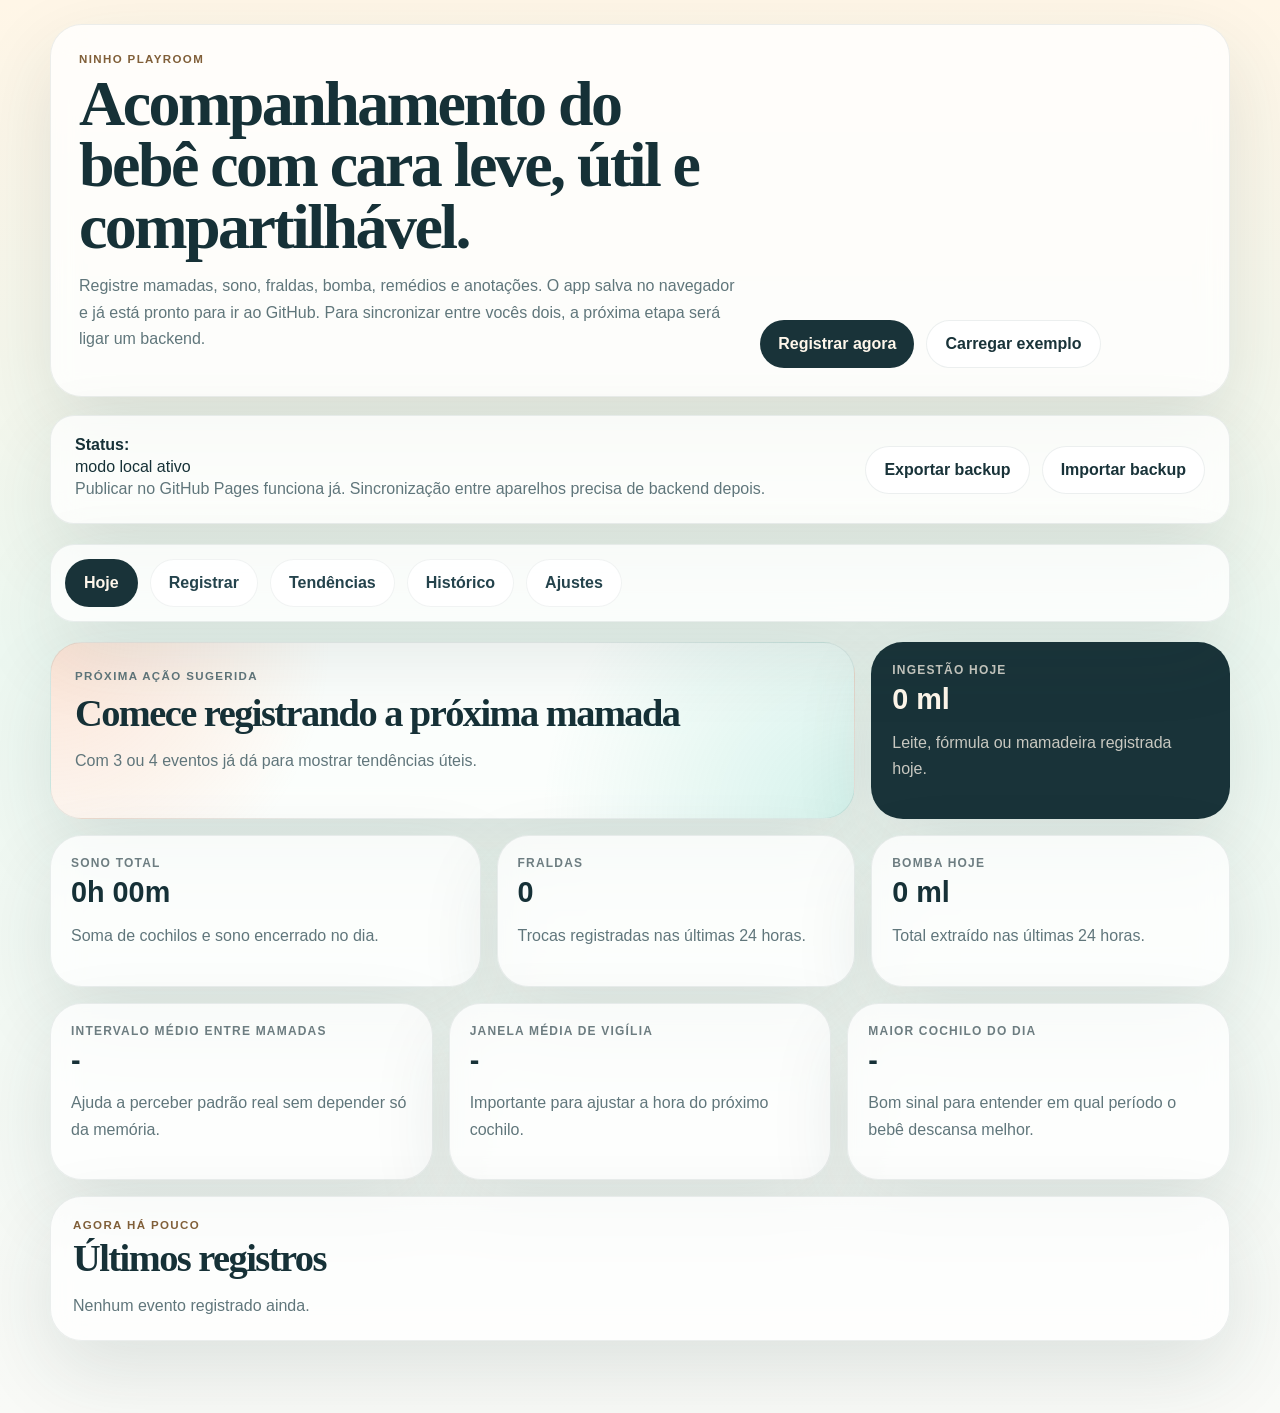
==== baby-tracker-app/index.html @ 3e4d250a "Add BabyOliver baby tracker MVP" ====
<!DOCTYPE html>
<html lang="pt-BR">
<head>
  <meta charset="UTF-8">
  <meta name="viewport" content="width=device-width, initial-scale=1.0">
  <title>Ninho Playroom</title>
  <meta name="description" content="App para acompanhar sono, mamadas, fraldas e cuidados do bebê.">
  <link rel="stylesheet" href="styles.css">
</head>
<body>
  <div class="app-shell">
    <header class="hero-card">
      <div>
        <p class="eyebrow">Ninho Playroom</p>
        <h1>Acompanhamento do bebê com cara leve, útil e compartilhável.</h1>
        <p class="hero-text">
          Registre mamadas, sono, fraldas, bomba, remédios e anotações. O app salva no navegador e já
          está pronto para ir ao GitHub. Para sincronizar entre vocês dois, a próxima etapa será ligar um backend.
        </p>
      </div>
      <div class="hero-actions">
        <button class="primary" data-tab-target="registro">Registrar agora</button>
        <button class="secondary" id="seed-sample">Carregar exemplo</button>
      </div>
    </header>

    <section class="sync-banner">
      <div>
        <strong>Status:</strong> modo local ativo
        <p>Publicar no GitHub Pages funciona já. Sincronização entre aparelhos precisa de backend depois.</p>
      </div>
      <div class="backup-actions">
        <button id="export-data">Exportar backup</button>
        <label class="import-button">
          Importar backup
          <input type="file" id="import-data" accept="application/json">
        </label>
      </div>
    </section>

    <nav class="tab-bar" aria-label="Navegação principal">
      <button class="tab active" data-tab-target="hoje">Hoje</button>
      <button class="tab" data-tab-target="registro">Registrar</button>
      <button class="tab" data-tab-target="tendencias">Tendências</button>
      <button class="tab" data-tab-target="historico">Histórico</button>
      <button class="tab" data-tab-target="ajustes">Ajustes</button>
    </nav>

    <main class="tab-panels">
      <section class="tab-panel active" data-tab-panel="hoje">
        <div class="dashboard-grid">
          <article class="feature-panel">
            <p class="eyebrow">Próxima ação sugerida</p>
            <h2 id="next-action-title">Aguardando registros</h2>
            <p id="next-action-copy">Adicione alguns eventos para o app sugerir a próxima necessidade mais provável.</p>
          </article>

          <article class="stat-panel accent">
            <span>Ingestão hoje</span>
            <strong id="today-intake">0 ml</strong>
            <p>Leite, fórmula ou mamadeira registrada hoje.</p>
          </article>

          <article class="stat-panel">
            <span>Sono total</span>
            <strong id="today-sleep">0h 00m</strong>
            <p>Soma de cochilos e sono encerrado no dia.</p>
          </article>

          <article class="stat-panel">
            <span>Fraldas</span>
            <strong id="today-diapers">0</strong>
            <p>Trocas registradas nas últimas 24 horas.</p>
          </article>

          <article class="stat-panel">
            <span>Bomba hoje</span>
            <strong id="today-pump">0 ml</strong>
            <p>Total extraído nas últimas 24 horas.</p>
          </article>
        </div>

        <div class="insight-grid">
          <article class="insight-card">
            <span>Intervalo médio entre mamadas</span>
            <strong id="avg-feed-gap">-</strong>
            <p>Ajuda a perceber padrão real sem depender só da memória.</p>
          </article>
          <article class="insight-card">
            <span>Janela média de vigília</span>
            <strong id="avg-awake-window">-</strong>
            <p>Importante para ajustar a hora do próximo cochilo.</p>
          </article>
          <article class="insight-card">
            <span>Maior cochilo do dia</span>
            <strong id="longest-nap">-</strong>
            <p>Bom sinal para entender em qual período o bebê descansa melhor.</p>
          </article>
        </div>

        <section class="timeline-panel">
          <div class="section-head">
            <div>
              <p class="eyebrow">Agora há pouco</p>
              <h2>Últimos registros</h2>
            </div>
          </div>
          <div id="recent-events" class="event-list empty-state">
            Nenhum evento registrado ainda.
          </div>
        </section>
      </section>

      <section class="tab-panel" data-tab-panel="registro">
        <div class="form-layout">
          <article class="form-card">
            <div class="section-head">
              <div>
                <p class="eyebrow">Novo evento</p>
                <h2>Registrar cuidado</h2>
              </div>
            </div>

            <form id="event-form" class="event-form">
              <label>
                Tipo
                <select name="type" id="event-type">
                  <option value="feed">Mamadeira / leite</option>
                  <option value="sleep">Sono</option>
                  <option value="diaper">Fralda</option>
                  <option value="pump">Bomba</option>
                  <option value="medicine">Remédio</option>
                  <option value="note">Anotação</option>
                </select>
              </label>

              <label>
                Quem registrou
                <select name="caregiver">
                  <option value="Filipe">Filipe</option>
                  <option value="Esposa">Esposa</option>
                </select>
              </label>

              <label>
                Horário de início
                <input type="datetime-local" name="start" id="start-input" required>
              </label>

              <label class="conditional field-sleep field-pump">
                Horário de fim
                <input type="datetime-local" name="end" id="end-input">
              </label>

              <label class="conditional field-feed field-pump">
                Quantidade
                <div class="input-suffix">
                  <input type="number" name="amount" min="0" step="5" placeholder="150">
                  <span>ml</span>
                </div>
              </label>

              <label class="conditional field-diaper">
                Tipo de fralda
                <select name="diaperKind">
                  <option value="xixi">Xixi</option>
                  <option value="coco">Cocô</option>
                  <option value="mista">Mista</option>
                </select>
              </label>

              <label class="conditional field-medicine">
                Dose
                <div class="input-suffix">
                  <input type="number" name="dose" min="0" step="0.5" placeholder="2.5">
                  <span>ml</span>
                </div>
              </label>

              <label>
                Observação
                <textarea name="note" rows="4" placeholder="Ex.: dormiu melhor no colo, mamou mais rápido, acordou irritado..."></textarea>
              </label>

              <button type="submit" class="primary wide">Salvar registro</button>
            </form>
          </article>

          <article class="form-card helper-card">
            <p class="eyebrow">O que vale acompanhar</p>
            <h2>Tendências mais úteis na prática</h2>
            <ul class="help-list">
              <li>Volume total de leite em 24h</li>
              <li>Intervalo médio entre mamadas</li>
              <li>Janela média de vigília</li>
              <li>Maior cochilo e melhor horário do cochilo</li>
              <li>Quantidade de fraldas nas últimas 24h</li>
            </ul>
            <p class="helper-note">
              Essas métricas ajudam mais no dia a dia do que gráficos excessivos. A ideia é apoiar decisão,
              não aumentar ansiedade.
            </p>
          </article>
        </div>
      </section>

      <section class="tab-panel" data-tab-panel="tendencias">
        <div class="trend-board">
          <article class="trend-hero">
            <p class="eyebrow">Resumo inteligente</p>
            <h2 id="trend-headline">Sem dados suficientes ainda</h2>
            <p id="trend-summary">Registre alguns eventos para gerar um resumo automático do dia.</p>
          </article>

          <div class="trend-grid">
            <article class="trend-panel">
              <span>Mamadas nas últimas 24h</span>
              <strong id="feeds-count">0</strong>
              <p>Quantidade total registrada.</p>
            </article>
            <article class="trend-panel">
              <span>Média por mamada</span>
              <strong id="avg-feed-volume">0 ml</strong>
              <p>Volume médio por evento de alimentação.</p>
            </article>
            <article class="trend-panel">
              <span>Maior período dormindo</span>
              <strong id="trend-longest-sleep">-</strong>
              <p>Maior sono encerrado nas últimas 24h.</p>
            </article>
            <article class="trend-panel">
              <span>Registros por cuidador</span>
              <strong id="caregiver-share">-</strong>
              <p>Boa pista para equilibrar a rotina.</p>
            </article>
          </div>
        </div>
      </section>

      <section class="tab-panel" data-tab-panel="historico">
        <section class="timeline-panel">
          <div class="section-head">
            <div>
              <p class="eyebrow">Tudo registrado</p>
              <h2>Histórico completo</h2>
            </div>
            <button id="clear-data" class="danger">Apagar dados</button>
          </div>
          <div id="history-events" class="event-list empty-state">
            Nenhum evento registrado ainda.
          </div>
        </section>
      </section>

      <section class="tab-panel" data-tab-panel="ajustes">
        <div class="settings-grid">
          <article class="form-card">
            <div class="section-head">
              <div>
                <p class="eyebrow">Perfil</p>
                <h2>Dados rápidos do bebê</h2>
              </div>
            </div>
            <form id="profile-form" class="event-form">
              <label>
                Nome do bebê
                <input type="text" name="babyName" placeholder="Ex.: Theo">
              </label>
              <label>
                Data de nascimento
                <input type="date" name="birthDate">
              </label>
              <label>
                Meta de leite por dia
                <div class="input-suffix">
                  <input type="number" name="dailyGoalMl" min="0" step="10" placeholder="800">
                  <span>ml</span>
                </div>
              </label>
              <button type="submit" class="primary wide">Salvar perfil</button>
            </form>
          </article>

          <article class="form-card helper-card">
            <p class="eyebrow">Publicação</p>
            <h2>Como vocês dois acessam</h2>
            <ol class="help-list numbered">
              <li>Subir esta pasta para um repositório no GitHub.</li>
              <li>Ativar GitHub Pages apontando para a branch principal.</li>
              <li>Abrir o link no celular de vocês.</li>
              <li>Na próxima etapa, ligar backend para sincronizar os dados entre aparelhos.</li>
            </ol>
          </article>
        </div>
      </section>
    </main>
  </div>

  <script src="app.js"></script>
</body>
</html>
---- baby-tracker-app/styles.css ----
:root {
  --bg: linear-gradient(180deg, #fff6e7 0%, #edf8f1 46%, #f9faf7 100%);
  --surface: rgba(255, 255, 255, 0.76);
  --surface-strong: rgba(255, 255, 255, 0.92);
  --text: #163137;
  --muted: #60767b;
  --border: rgba(19, 49, 55, 0.08);
  --accent: #193339;
  --accent-soft: #dff2e7;
  --warm: #ff9b68;
  --warm-soft: #ffe0b5;
  --success: #4dc9af;
  --danger: #b14a4a;
  --shadow: 0 30px 80px rgba(35, 55, 58, 0.12);
  --radius-xl: 32px;
  --radius-lg: 24px;
  --radius-md: 18px;
  --font-sans: "Avenir Next", "Segoe UI", sans-serif;
  --font-display: "Iowan Old Style", "Palatino Linotype", serif;
}

* {
  box-sizing: border-box;
}

body {
  margin: 0;
  min-height: 100vh;
  background: var(--bg);
  color: var(--text);
  font-family: var(--font-sans);
}

button,
input,
select,
textarea {
  font: inherit;
}

button {
  cursor: pointer;
}

.app-shell {
  width: min(1180px, calc(100% - 24px));
  margin: 0 auto;
  padding: 24px 0 72px;
}

.hero-card,
.sync-banner,
.tab-bar,
.feature-panel,
.stat-panel,
.insight-card,
.timeline-panel,
.form-card,
.trend-hero,
.trend-panel {
  background: var(--surface);
  border: 1px solid var(--border);
  box-shadow: var(--shadow);
  backdrop-filter: blur(14px);
}

.hero-card {
  display: grid;
  grid-template-columns: 1.2fr 0.8fr;
  gap: 20px;
  padding: 28px;
  border-radius: var(--radius-xl);
}

.eyebrow {
  margin: 0 0 8px;
  text-transform: uppercase;
  letter-spacing: 0.12em;
  font-size: 0.72rem;
  font-weight: 800;
  color: #805f39;
}

h1,
h2 {
  margin: 0;
  font-family: var(--font-display);
  letter-spacing: -0.04em;
}

h1 {
  font-size: clamp(2.3rem, 5vw, 4.4rem);
  line-height: 0.96;
}

h2 {
  font-size: clamp(1.6rem, 3vw, 2.4rem);
  line-height: 1;
}

.hero-text,
.sync-banner p,
.stat-panel p,
.insight-card p,
.helper-note,
.trend-panel p,
.feature-panel p,
.trend-hero p {
  color: var(--muted);
  line-height: 1.65;
}

.hero-actions,
.backup-actions {
  display: flex;
  gap: 12px;
  flex-wrap: wrap;
  align-items: center;
}

.hero-actions {
  align-self: end;
  justify-content: flex-start;
}

button,
.import-button {
  border: 0;
  border-radius: 999px;
  min-height: 48px;
  padding: 0 18px;
  font-weight: 800;
}

button.primary {
  background: var(--accent);
  color: #fff7eb;
}

button.secondary,
.backup-actions button,
.import-button {
  background: var(--surface-strong);
  color: var(--accent);
  border: 1px solid var(--border);
}

button.wide {
  width: 100%;
}

button.danger {
  background: rgba(177, 74, 74, 0.12);
  color: var(--danger);
}

.sync-banner {
  display: flex;
  justify-content: space-between;
  gap: 16px;
  align-items: center;
  margin-top: 18px;
  padding: 20px 24px;
  border-radius: var(--radius-lg);
}

.sync-banner strong {
  display: block;
  margin-bottom: 4px;
}

.sync-banner p {
  margin: 0;
}

.import-button {
  display: inline-flex;
  align-items: center;
}

.import-button input {
  display: none;
}

.tab-bar {
  position: sticky;
  top: 10px;
  z-index: 5;
  display: flex;
  gap: 12px;
  flex-wrap: wrap;
  margin: 20px 0;
  padding: 14px;
  border-radius: 24px;
}

.tab {
  background: rgba(255, 255, 255, 0.85);
  color: #24434c;
  border: 1px solid rgba(20, 49, 55, 0.06);
}

.tab.active {
  background: var(--accent);
  color: #fff7eb;
}

.tab-panel {
  display: none;
}

.tab-panel.active {
  display: block;
}

.dashboard-grid {
  display: grid;
  grid-template-columns: 1.2fr repeat(2, 1fr);
  gap: 16px;
}

.feature-panel,
.stat-panel,
.insight-card,
.timeline-panel,
.form-card,
.trend-hero,
.trend-panel {
  border-radius: var(--radius-xl);
}

.feature-panel {
  grid-column: span 2;
  padding: 24px;
  background:
    radial-gradient(circle at top left, rgba(255, 155, 104, 0.26), transparent 34%),
    radial-gradient(circle at bottom right, rgba(77, 201, 175, 0.22), transparent 38%),
    var(--surface);
}

.feature-panel h2 {
  margin: 4px 0 12px;
}

.stat-panel,
.insight-card,
.trend-panel {
  padding: 20px;
}

.stat-panel span,
.insight-card span,
.trend-panel span {
  display: block;
  margin-bottom: 8px;
  text-transform: uppercase;
  letter-spacing: 0.1em;
  font-size: 0.75rem;
  font-weight: 800;
  color: #6d7d81;
}

.stat-panel strong,
.insight-card strong,
.trend-panel strong {
  display: block;
  margin-bottom: 8px;
  font-size: 1.8rem;
  line-height: 1;
}

.stat-panel.accent {
  background: var(--accent);
  color: #fff7eb;
}

.stat-panel.accent span,
.stat-panel.accent p {
  color: rgba(255, 247, 235, 0.76);
}

.insight-grid,
.trend-grid,
.settings-grid,
.form-layout {
  display: grid;
  grid-template-columns: repeat(3, 1fr);
  gap: 16px;
  margin-top: 16px;
}

.timeline-panel {
  margin-top: 16px;
  padding: 22px;
}

.section-head {
  display: flex;
  align-items: center;
  justify-content: space-between;
  gap: 12px;
  margin-bottom: 16px;
}

.event-list {
  display: grid;
  gap: 12px;
}

.event-item {
  display: grid;
  grid-template-columns: auto 1fr auto;
  gap: 14px;
  align-items: start;
  padding: 16px;
  border-radius: 22px;
  background: rgba(255, 255, 255, 0.82);
  border: 1px solid rgba(19, 49, 55, 0.06);
}

.event-badge {
  display: inline-grid;
  place-items: center;
  min-width: 56px;
  min-height: 56px;
  padding: 8px;
  border-radius: 18px;
  font-size: 0.85rem;
  font-weight: 800;
  text-align: center;
}

.badge-feed {
  background: #ffe5bf;
}

.badge-sleep {
  background: #d8ebff;
}

.badge-diaper {
  background: #dff5ea;
}

.badge-pump {
  background: #ffe4dd;
}

.badge-medicine {
  background: #f5e0ff;
}

.badge-note {
  background: #edf0f3;
}

.event-meta h3,
.event-meta p,
.event-side p {
  margin: 0;
}

.event-meta h3 {
  margin-bottom: 6px;
  font-size: 1.05rem;
}

.event-meta p,
.event-side p,
.empty-state {
  color: var(--muted);
  line-height: 1.5;
}

.event-side {
  text-align: right;
}

.form-layout {
  grid-template-columns: 1.15fr 0.85fr;
}

.form-card {
  padding: 22px;
}

.event-form {
  display: grid;
  gap: 14px;
}

.event-form label {
  display: grid;
  gap: 8px;
  font-weight: 700;
}

.event-form input,
.event-form select,
.event-form textarea {
  width: 100%;
  min-height: 50px;
  padding: 14px 16px;
  border-radius: 18px;
  border: 1px solid rgba(19, 49, 55, 0.12);
  background: rgba(255, 255, 255, 0.86);
  color: var(--text);
}

.event-form textarea {
  min-height: 110px;
  resize: vertical;
}

.input-suffix {
  display: grid;
  grid-template-columns: 1fr auto;
  align-items: stretch;
}

.input-suffix span {
  display: inline-grid;
  place-items: center;
  padding: 0 16px;
  border-radius: 0 18px 18px 0;
  background: rgba(25, 51, 57, 0.08);
  color: var(--muted);
  font-weight: 800;
}

.input-suffix input {
  border-radius: 18px 0 0 18px;
}

.conditional.hidden {
  display: none;
}

.help-list {
  margin: 18px 0 0;
  padding-left: 18px;
  color: var(--text);
  line-height: 1.7;
}

.help-list.numbered {
  padding-left: 20px;
}

.helper-card {
  background:
    radial-gradient(circle at top left, rgba(255, 155, 104, 0.18), transparent 34%),
    var(--surface);
}

.trend-board {
  display: grid;
  gap: 16px;
}

.trend-hero {
  padding: 24px;
}

.trend-grid {
  margin-top: 0;
}

@media (max-width: 1024px) {
  .hero-card,
  .dashboard-grid,
  .insight-grid,
  .trend-grid,
  .settings-grid,
  .form-layout {
    grid-template-columns: 1fr 1fr;
  }

  .feature-panel {
    grid-column: span 2;
  }
}

@media (max-width: 720px) {
  .app-shell {
    width: min(100% - 16px, 1180px);
    padding-top: 16px;
  }

  .hero-card,
  .sync-banner,
  .dashboard-grid,
  .insight-grid,
  .trend-grid,
  .settings-grid,
  .form-layout {
    grid-template-columns: 1fr;
  }

  .feature-panel {
    grid-column: span 1;
  }

  .sync-banner {
    align-items: flex-start;
  }

  .event-item {
    grid-template-columns: 1fr;
  }

  .event-side {
    text-align: left;
  }
}
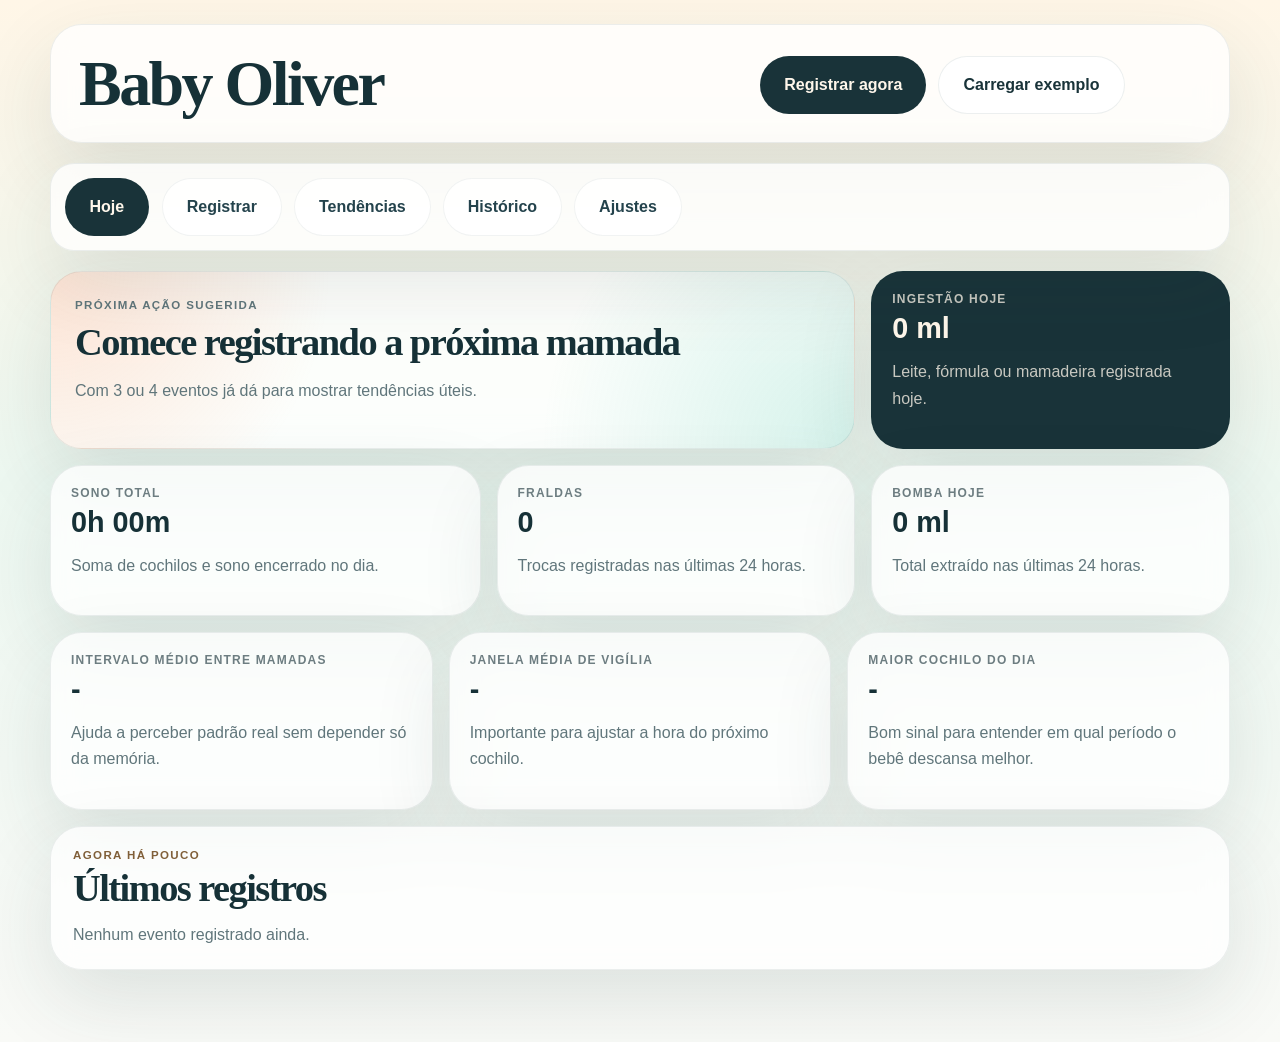
==== commit 594c8b5c: "Refine Baby Oliver header and actions" ====
--- a/baby-tracker-app/index.html
+++ b/baby-tracker-app/index.html
@@ -3,7 +3,7 @@
 <head>
   <meta charset="UTF-8">
   <meta name="viewport" content="width=device-width, initial-scale=1.0">
-  <title>Ninho Playroom</title>
+  <title>Baby Oliver</title>
   <meta name="description" content="App para acompanhar sono, mamadas, fraldas e cuidados do bebê.">
   <link rel="stylesheet" href="styles.css">
 </head>
@@ -11,32 +11,13 @@
   <div class="app-shell">
     <header class="hero-card">
       <div>
-        <p class="eyebrow">Ninho Playroom</p>
-        <h1>Acompanhamento do bebê com cara leve, útil e compartilhável.</h1>
-        <p class="hero-text">
-          Registre mamadas, sono, fraldas, bomba, remédios e anotações. O app salva no navegador e já
-          está pronto para ir ao GitHub. Para sincronizar entre vocês dois, a próxima etapa será ligar um backend.
-        </p>
+        <h1>Baby Oliver</h1>
       </div>
       <div class="hero-actions">
         <button class="primary" data-tab-target="registro">Registrar agora</button>
         <button class="secondary" id="seed-sample">Carregar exemplo</button>
       </div>
     </header>
-
-    <section class="sync-banner">
-      <div>
-        <strong>Status:</strong> modo local ativo
-        <p>Publicar no GitHub Pages funciona já. Sincronização entre aparelhos precisa de backend depois.</p>
-      </div>
-      <div class="backup-actions">
-        <button id="export-data">Exportar backup</button>
-        <label class="import-button">
-          Importar backup
-          <input type="file" id="import-data" accept="application/json">
-        </label>
-      </div>
-    </section>
 
     <nav class="tab-bar" aria-label="Navegação principal">
       <button class="tab active" data-tab-target="hoje">Hoje</button>
--- a/baby-tracker-app/styles.css
+++ b/baby-tracker-app/styles.css
@@ -49,7 +49,6 @@
 }
 
 .hero-card,
-.sync-banner,
 .tab-bar,
 .feature-panel,
 .stat-panel,
@@ -99,7 +98,6 @@
 }
 
 .hero-text,
-.sync-banner p,
 .stat-panel p,
 .insight-card p,
 .helper-note,
@@ -110,8 +108,7 @@
   line-height: 1.65;
 }
 
-.hero-actions,
-.backup-actions {
+.hero-actions {
   display: flex;
   gap: 12px;
   flex-wrap: wrap;
@@ -124,11 +121,11 @@
 }
 
 button,
-.import-button {
+.tab {
   border: 0;
   border-radius: 999px;
-  min-height: 48px;
-  padding: 0 18px;
+  min-height: 58px;
+  padding: 0 24px;
   font-weight: 800;
 }
 
@@ -137,9 +134,7 @@
   color: #fff7eb;
 }
 
-button.secondary,
-.backup-actions button,
-.import-button {
+button.secondary {
   background: var(--surface-strong);
   color: var(--accent);
   border: 1px solid var(--border);
@@ -152,34 +147,6 @@
 button.danger {
   background: rgba(177, 74, 74, 0.12);
   color: var(--danger);
-}
-
-.sync-banner {
-  display: flex;
-  justify-content: space-between;
-  gap: 16px;
-  align-items: center;
-  margin-top: 18px;
-  padding: 20px 24px;
-  border-radius: var(--radius-lg);
-}
-
-.sync-banner strong {
-  display: block;
-  margin-bottom: 4px;
-}
-
-.sync-banner p {
-  margin: 0;
-}
-
-.import-button {
-  display: inline-flex;
-  align-items: center;
-}
-
-.import-button input {
-  display: none;
 }
 
 .tab-bar {
@@ -488,7 +455,6 @@
   }
 
   .hero-card,
-  .sync-banner,
   .dashboard-grid,
   .insight-grid,
   .trend-grid,
@@ -501,10 +467,6 @@
     grid-column: span 1;
   }
 
-  .sync-banner {
-    align-items: flex-start;
-  }
-
   .event-item {
     grid-template-columns: 1fr;
   }
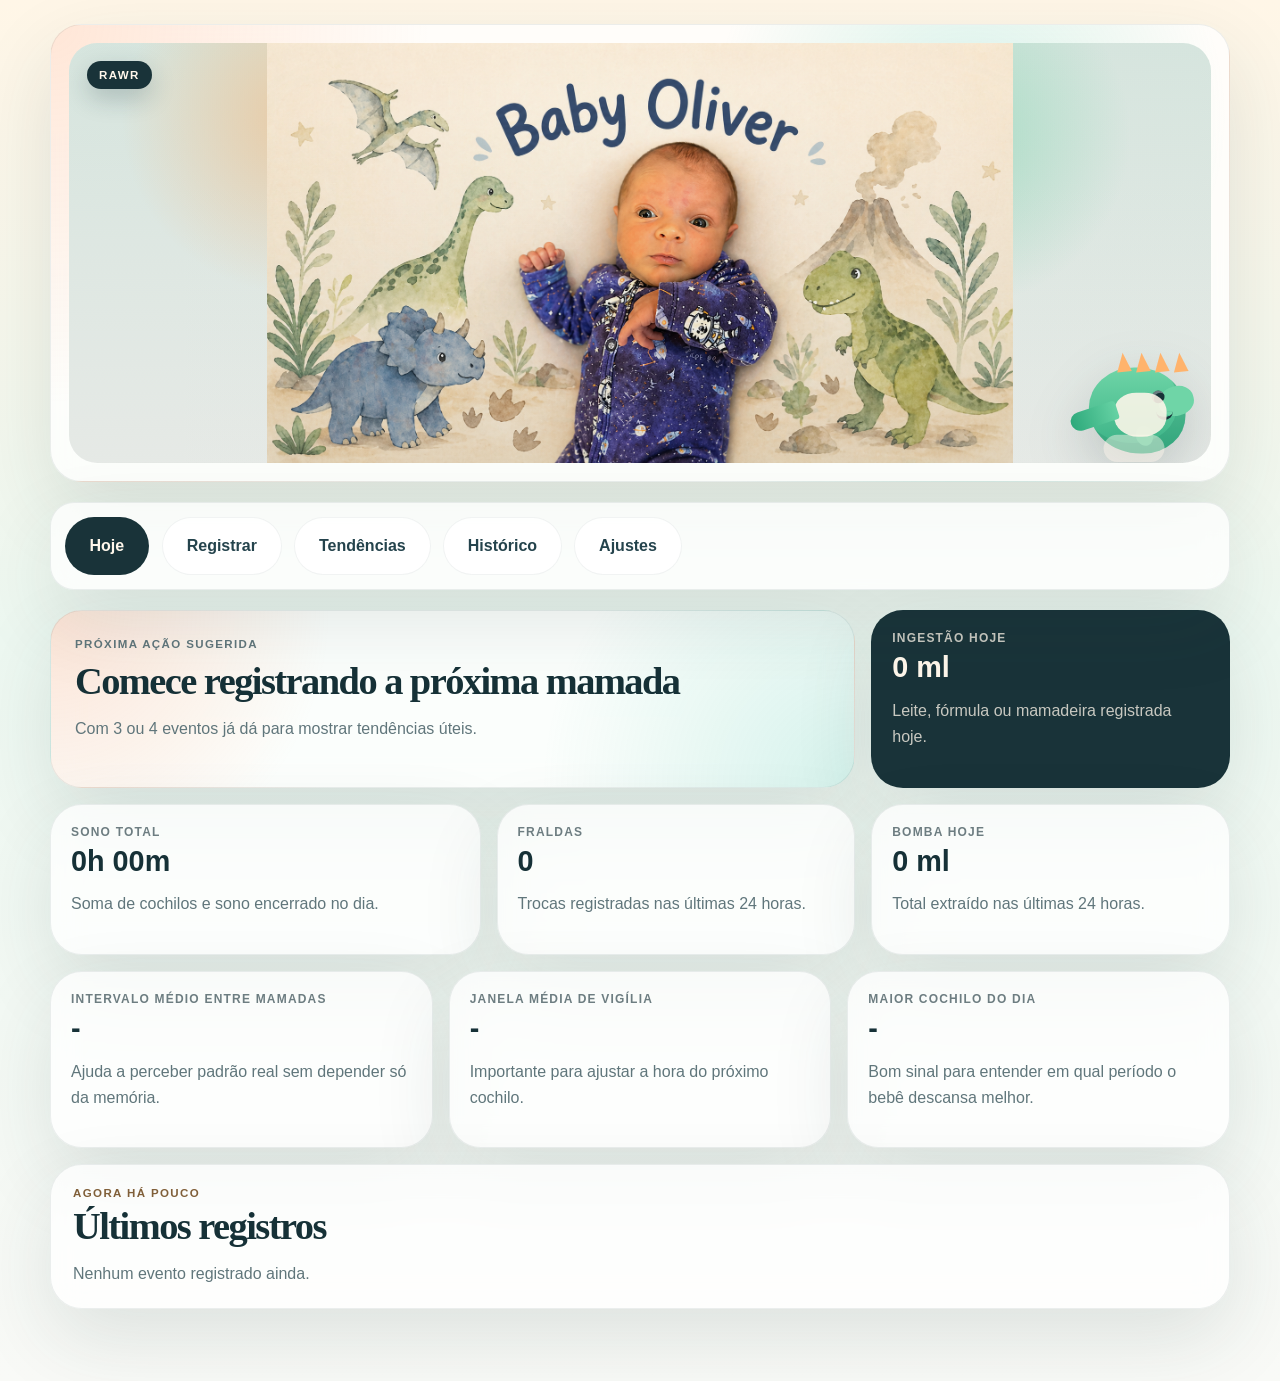
==== commit c2e7967c: "Polish Baby Oliver hero and trends" ====
--- a/baby-tracker-app/index.html
+++ b/baby-tracker-app/index.html
@@ -10,12 +10,28 @@
 <body>
   <div class="app-shell">
     <header class="hero-card">
-      <div>
-        <h1>Baby Oliver</h1>
-      </div>
-      <div class="hero-actions">
-        <button class="primary" data-tab-target="registro">Registrar agora</button>
-        <button class="secondary" id="seed-sample">Carregar exemplo</button>
+      <div class="hero-photo-frame">
+        <div class="hero-badge">RAWR</div>
+        <img
+          class="hero-photo"
+          src="ChatGPT%20Image%20Apr%2026,%202026,%2002_01_20%20PM.png"
+          alt="Foto do Baby Oliver"
+        >
+        <div class="dino-mark" aria-hidden="true">
+          <div class="dino-body">
+            <span class="dino-eye"></span>
+            <span class="dino-cheek"></span>
+            <span class="dino-hand"></span>
+          </div>
+          <div class="dino-belly"></div>
+          <div class="dino-tail"></div>
+          <div class="dino-spikes">
+            <span></span>
+            <span></span>
+            <span></span>
+            <span></span>
+          </div>
+        </div>
       </div>
     </header>
 
@@ -215,6 +231,18 @@
               <p>Boa pista para equilibrar a rotina.</p>
             </article>
           </div>
+          <article class="chart-panel">
+            <div class="section-head">
+              <div>
+                <p class="eyebrow">Gráfico útil</p>
+                <h2>Ingestão nas últimas 24h</h2>
+              </div>
+            </div>
+            <p class="chart-copy">Distribuição do volume de mamadas por período do dia. Isso ajuda a enxergar padrão real de rotina com rapidez.</p>
+            <div id="feed-chart" class="feed-chart">
+              <div class="chart-empty">Adicione mamadas para visualizar o gráfico.</div>
+            </div>
+          </article>
         </div>
       </section>
 
--- a/baby-tracker-app/styles.css
+++ b/baby-tracker-app/styles.css
@@ -56,7 +56,8 @@
 .timeline-panel,
 .form-card,
 .trend-hero,
-.trend-panel {
+.trend-panel,
+.chart-panel {
   background: var(--surface);
   border: 1px solid var(--border);
   box-shadow: var(--shadow);
@@ -64,11 +65,12 @@
 }
 
 .hero-card {
-  display: grid;
-  grid-template-columns: 1.2fr 0.8fr;
-  gap: 20px;
-  padding: 28px;
+  padding: 18px;
   border-radius: var(--radius-xl);
+  background:
+    radial-gradient(circle at top left, rgba(255, 155, 104, 0.24), transparent 30%),
+    radial-gradient(circle at 78% 20%, rgba(77, 201, 175, 0.22), transparent 26%),
+    var(--surface);
 }
 
 .eyebrow {
@@ -80,21 +82,178 @@
   color: #805f39;
 }
 
-h1,
 h2 {
   margin: 0;
   font-family: var(--font-display);
   letter-spacing: -0.04em;
 }
 
-h1 {
-  font-size: clamp(2.3rem, 5vw, 4.4rem);
-  line-height: 0.96;
-}
-
 h2 {
   font-size: clamp(1.6rem, 3vw, 2.4rem);
   line-height: 1;
+}
+
+.hero-photo-frame {
+  position: relative;
+  min-height: 420px;
+  border-radius: 28px;
+  overflow: hidden;
+  background:
+    radial-gradient(circle at 20% 18%, rgba(255, 179, 108, 0.5), transparent 18%),
+    radial-gradient(circle at 78% 22%, rgba(111, 213, 167, 0.45), transparent 18%),
+    linear-gradient(180deg, #d8e7e0, #f8fbf7);
+}
+
+.hero-badge {
+  position: absolute;
+  left: 18px;
+  top: 18px;
+  z-index: 3;
+  width: fit-content;
+  padding: 8px 12px;
+  border-radius: 999px;
+  background: #193339;
+  color: #fff7eb;
+  font-size: 0.72rem;
+  font-weight: 800;
+  letter-spacing: 0.12em;
+  box-shadow: 0 10px 24px rgba(25, 51, 57, 0.22);
+}
+
+.dino-mark {
+  position: relative;
+  width: 120px;
+  height: 96px;
+  flex: 0 0 120px;
+}
+
+.hero-photo {
+  position: absolute;
+  inset: 0;
+  width: 100%;
+  height: 100%;
+  object-fit: contain;
+  object-position: center center;
+}
+
+.hero-photo-frame::after {
+  content: "";
+  position: absolute;
+  inset: 0;
+  background: linear-gradient(180deg, rgba(13, 23, 26, 0.01), rgba(13, 23, 26, 0.08));
+}
+
+.hero-photo-frame .dino-mark {
+  position: absolute;
+  right: 18px;
+  bottom: 16px;
+  z-index: 2;
+  transform: scale(1.05);
+  filter: drop-shadow(0 18px 24px rgba(25, 51, 57, 0.18));
+}
+
+.dino-body {
+  position: absolute;
+  left: 18px;
+  top: 18px;
+  width: 92px;
+  height: 82px;
+  border-radius: 48% 52% 45% 55%;
+  background: linear-gradient(180deg, #6fd5a7, #37b084);
+  box-shadow: inset -8px -10px 0 rgba(21, 114, 84, 0.18);
+}
+
+.dino-body::before {
+  content: "";
+  position: absolute;
+  right: -8px;
+  top: 18px;
+  width: 34px;
+  height: 28px;
+  border-radius: 52% 48% 48% 52%;
+  background: #6fd5a7;
+  transform: rotate(-16deg);
+}
+
+.dino-body::after {
+  content: "";
+  position: absolute;
+  left: 14px;
+  bottom: -8px;
+  width: 58px;
+  height: 26px;
+  border-radius: 20px;
+  background: rgba(255, 247, 235, 0.46);
+}
+
+.dino-eye {
+  position: absolute;
+  right: 20px;
+  top: 22px;
+  width: 12px;
+  height: 12px;
+  border-radius: 50%;
+  background: #173238;
+  box-shadow: 2px 2px 0 rgba(255, 255, 255, 0.35) inset;
+}
+
+.dino-cheek {
+  position: absolute;
+  right: 12px;
+  top: 42px;
+  width: 16px;
+  height: 8px;
+  border-bottom: 3px solid #173238;
+  border-radius: 0 0 16px 16px;
+}
+
+.dino-hand {
+  position: absolute;
+  right: 30px;
+  bottom: 8px;
+  width: 18px;
+  height: 18px;
+  border-radius: 40% 60% 40% 60%;
+  background: #52c696;
+  transform: rotate(26deg);
+}
+
+.dino-belly {
+  position: absolute;
+  left: 42px;
+  top: 42px;
+  width: 50px;
+  height: 42px;
+  border-radius: 42% 42% 46% 46%;
+  background: rgba(255, 247, 235, 0.88);
+}
+
+.dino-tail {
+  position: absolute;
+  left: 0;
+  top: 56px;
+  width: 46px;
+  height: 18px;
+  border-radius: 18px 6px 6px 18px;
+  background: linear-gradient(90deg, #2da97b, #66d2a4);
+  transform: rotate(-18deg);
+}
+
+.dino-spikes {
+  position: absolute;
+  left: 44px;
+  top: 4px;
+  display: flex;
+  gap: 4px;
+}
+
+.dino-spikes span {
+  width: 0;
+  height: 0;
+  border-left: 7px solid transparent;
+  border-right: 7px solid transparent;
+  border-bottom: 18px solid #ffb36c;
+  transform: rotate(-6deg);
 }
 
 .hero-text,
@@ -106,18 +265,6 @@
 .trend-hero p {
   color: var(--muted);
   line-height: 1.65;
-}
-
-.hero-actions {
-  display: flex;
-  gap: 12px;
-  flex-wrap: wrap;
-  align-items: center;
-}
-
-.hero-actions {
-  align-self: end;
-  justify-content: flex-start;
 }
 
 button,
@@ -192,7 +339,8 @@
 .timeline-panel,
 .form-card,
 .trend-hero,
-.trend-panel {
+.trend-panel,
+.chart-panel {
   border-radius: var(--radius-xl);
 }
 
@@ -433,6 +581,65 @@
   margin-top: 0;
 }
 
+.chart-panel {
+  padding: 22px;
+}
+
+.chart-copy {
+  margin: 0 0 18px;
+  color: var(--muted);
+  line-height: 1.65;
+}
+
+.feed-chart {
+  display: grid;
+  grid-template-columns: repeat(4, minmax(0, 1fr));
+  gap: 14px;
+  align-items: end;
+  min-height: 280px;
+}
+
+.chart-bar-card {
+  display: grid;
+  gap: 10px;
+}
+
+.chart-bar-wrap {
+  display: flex;
+  align-items: end;
+  min-height: 180px;
+  padding: 14px;
+  border-radius: 24px;
+  background: linear-gradient(180deg, rgba(255, 155, 104, 0.1), rgba(77, 201, 175, 0.12));
+}
+
+.chart-bar {
+  width: 100%;
+  min-height: 16px;
+  border-radius: 20px 20px 10px 10px;
+  background: linear-gradient(180deg, #ff9b68, #4dc9af);
+  box-shadow: 0 12px 24px rgba(77, 201, 175, 0.18);
+}
+
+.chart-meta strong,
+.chart-meta span {
+  display: block;
+}
+
+.chart-meta strong {
+  margin-bottom: 4px;
+  font-size: 1rem;
+}
+
+.chart-meta span {
+  color: var(--muted);
+  font-size: 0.92rem;
+}
+
+.chart-empty {
+  color: var(--muted);
+}
+
 @media (max-width: 1024px) {
   .hero-card,
   .dashboard-grid,
@@ -446,6 +653,14 @@
   .feature-panel {
     grid-column: span 2;
   }
+
+  .feed-chart {
+    grid-template-columns: 1fr 1fr;
+  }
+
+  .hero-photo-frame {
+    min-height: 360px;
+  }
 }
 
 @media (max-width: 720px) {
@@ -467,6 +682,25 @@
     grid-column: span 1;
   }
 
+  .feed-chart {
+    grid-template-columns: 1fr;
+  }
+
+  .hero-photo-frame {
+    min-height: 280px;
+  }
+
+  .hero-badge {
+    left: 14px;
+    top: 14px;
+  }
+
+  .dino-mark {
+    width: 110px;
+    height: 88px;
+    flex-basis: 110px;
+  }
+
   .event-item {
     grid-template-columns: 1fr;
   }
